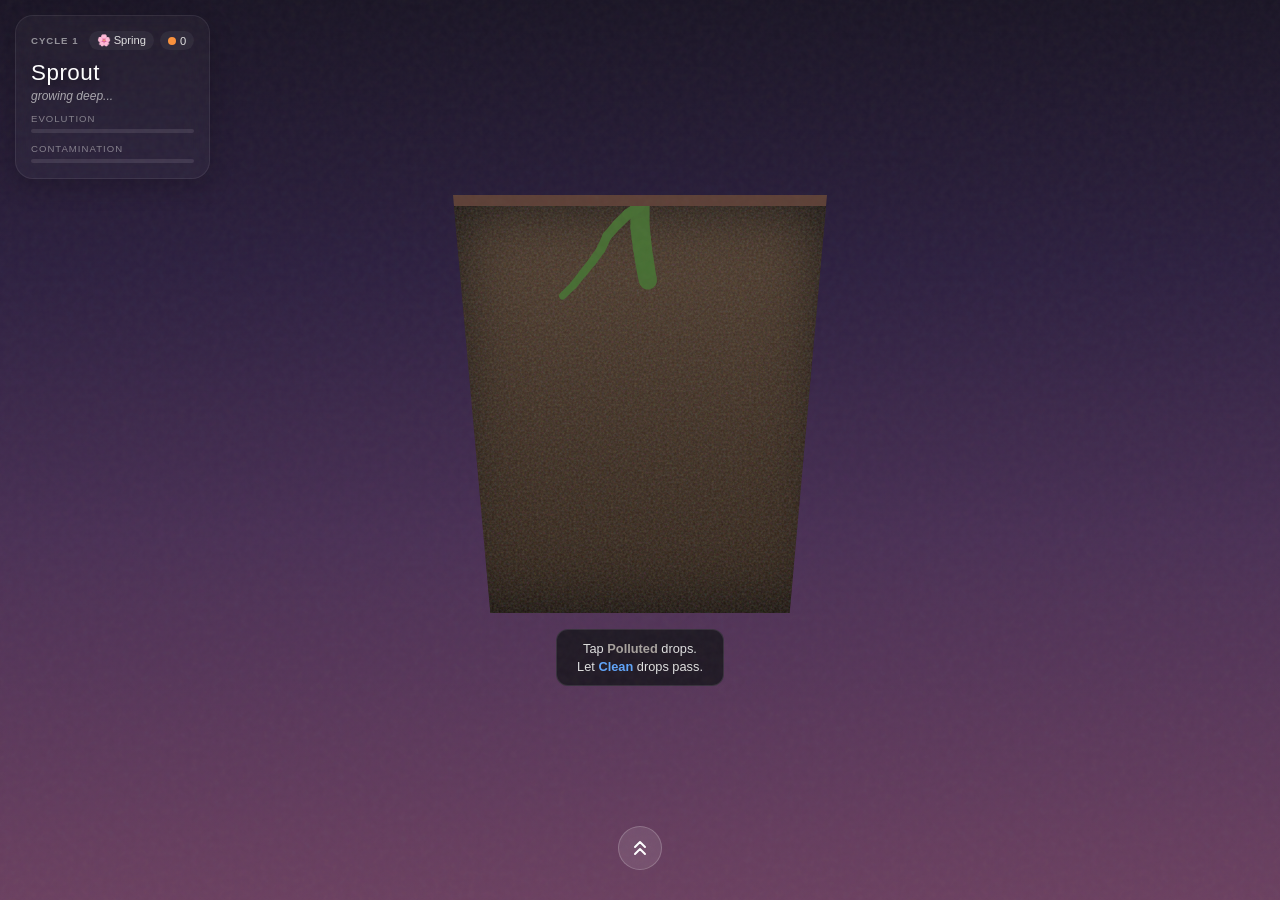
==== potview.html @ 47ab068b "Add files via upload" ====
<!DOCTYPE html><html lang="en"><head><meta charset="UTF-8"><meta name="viewport" content="width=device-width,initial-scale=1.0,maximum-scale=1.0,user-scalable=no"><title>Pocket Sprout - Roots</title><link rel="stylesheet" href="stylea.css"><link rel="stylesheet" href="styleb.css"><link rel="stylesheet" href="stylec.css"><style>
    body { overflow: hidden; }
    .root-container { position: relative; width: 100%; height: 100vh; display: flex; flex-direction: column; justify-content: center; align-items: center; }
    
    /* Zoomed Pot View */
    .pot-cross-section { 
        position: relative; 
        width: 340px; 
        height: 380px; 
        background: linear-gradient(to bottom, #4a3728 0%, #2b1d12 100%); 
        clip-path: polygon(0% 0%, 100% 0%, 90% 100%, 10% 100%);
        border-top: 10px solid #5d4037; 
        overflow: hidden; 
        box-shadow: inset 0 0 60px rgba(0,0,0,0.9); 
        transform: scale(1.1);
        z-index: 5;
        margin-bottom: 20px;
    }

    .soil-texture { position: absolute; top: 0; left: 0; width: 100%; height: 100%; opacity: 0.2; background-image: url("data:image/svg+xml,%3Csvg viewBox='0 0 200 200' xmlns='http://www.w3.org/2000/svg'%3E%3Cfilter id='noiseFilter'%3E%3CfeTurbulence type='fractalNoise' baseFrequency='0.8' numOctaves='3' stitchTiles='stitch'/%3E%3C/filter%3E%3Crect width='100%25' height='100%25' filter='url(%23noiseFilter)' opacity='1'/%3E%3C/svg%3E"); pointer-events: none; }
    .root-svg-layer { position: absolute; top: 0; left: 0; width: 100%; height: 100%; pointer-events: none; z-index: 10; }
    .water-layer { position: absolute; top: 0; left: 0; width: 100%; height: 100%; z-index: 20; }
    
    /* Centered Back Button Below Pot */
    .back-btn-container { position: fixed; bottom: 30px; left: 50%; transform: translateX(-50%); z-index: 100; }
    .back-btn { 
        width: 44px; height: 44px; 
        background: rgba(255,255,255,0.1); 
        border-radius: 50%; 
        display: flex; align-items: center; justify-content: center; 
        color: #fff; 
        border: 1px solid rgba(255,255,255,0.2); 
        backdrop-filter: blur(10px); 
        transition: transform 0.2s, background 0.2s; 
        text-decoration: none;
    }
    .back-btn:hover { transform: scale(1.1); background: rgba(255,255,255,0.2); }

    /* Instruction Box */
    .instruction-box {
        margin-top: 15px; 
        background: rgba(20, 20, 25, 0.8);
        backdrop-filter: blur(12px);
        border: 1px solid rgba(255, 255, 255, 0.1);
        border-radius: 12px;
        padding: 10px 20px;
        text-align: center;
        max-width: 260px;
        z-index: 10;
        pointer-events: none;
    }
    .instruction-text { color: #e0e0e0; font-size: 0.8rem; line-height: 1.4; margin: 0; }
    .highlight-polluted { color: #a8a29e; font-weight: bold; }
    .highlight-clean { color: #60a5fa; font-weight: bold; }
</style></head><body>
    <div class="grain-overlay"></div>

    <!-- Status Panel (Mirrors Index) -->
    <div class="status-panel" id="statusArea">
        <div class="panel-header">
            <div class="gen-badge" id="genBadge">CYCLE 1</div>
            <div style="display:flex; gap:6px;">
                <div class="season-indicator" id="seasonIndicator">🌸 Spring</div>
                <div class="pollution-indicator" id="pollutionIndicator" style="display:flex; align-items:center; gap:4px; font-size:0.7rem; background:rgba(255,255,255,0.05); padding:3px 8px; border-radius:10px;">
                    <div style="width:8px; height:8px; background:#fb923c; border-radius:50%;"></div>
                    <span id="pollutedCount">0</span>
                </div>
            </div>
        </div>
        <div class="plant-info">
            <div class="plant-name" id="plantNameDisplay">Sprout</div>
            <div class="plant-mood" id="plantMoodDisplay">growing deep...</div>
        </div>
        <div class="growth-wrapper">
            <div class="growth-label">Evolution</div>
            <div class="evolution-bar-track"><div class="evolution-bar" id="evolutionBar"></div></div>
        </div>
        <div class="growth-wrapper">
            <div class="growth-label">Contamination</div>
            <div class="evolution-bar-track"><div class="contamination-bar" id="contaminationBar"></div></div>
        </div>
    </div>

    <div class="root-container">
        <div class="pot-cross-section" id="potCrossSection">
            <div class="soil-texture"></div>
            <svg class="root-svg-layer" id="rootSVG" viewBox="0 0 340 380"></svg>
            <div class="water-layer" id="waterLayer"></div>
        </div>

        <div class="instruction-box">
            <p class="instruction-text">
                Tap <span class="highlight-polluted">Polluted</span> drops.<br>Let <span class="highlight-clean">Clean</span> drops pass.
            </p>
        </div>
    </div>

    <div class="back-btn-container">
        <a href="index.html" class="back-btn" aria-label="Back to Surface">
            <svg viewBox="0 0 24 24" fill="none" stroke="currentColor" stroke-width="2" stroke-linecap="round" stroke-linejoin="round" style="width: 24px; height: 24px;">
                <path d="M7 11l5-5 5 5M7 18l5-5 5 5"/>
            </svg>
        </a>
    </div>

    <script src="alpha.js"></script>
    <script src="delta.js"></script>

<script>
  document.querySelectorAll('a').forEach(link => {
    link.addEventListener('click', e => {
      const target = link.getAttribute('href');
      if (!target || target.startsWith('#')) return;
      e.preventDefault();
      document.body.classList.add('fade-out');
      setTimeout(() => { window.location.href = target; }, 500);
    });
  });
</script>


<script>
(function applyTimeOfDayBackground(){
  function getTimeOfDay(){
    const h = new Date().getHours();
    if (h >= 5 && h < 7) return 'dawn';
    if (h >= 7 && h < 10) return 'morning';
    if (h >= 10 && h < 16) return 'day';
    if (h >= 16 && h < 18) return 'afternoon';
    if (h >= 18 && h < 20) return 'dusk';
    if (h >= 20 && h < 22) return 'evening';
    return 'night';
  }
  function apply(){
    const t = getTimeOfDay();
    document.body.className = document.body.className.replace(/time-\w+/g,'').trim();
    document.body.classList.add('time-' + t);
  }
  apply();
  setInterval(apply, 60 * 1000);
})();
</script>

</body></html>
---- stylea.css ----
:root {
    --bg-deep: #0a0a0f;
    --bg-dark: #141517;
    --bg-light: #232529;
    --text-color: #e0e0e0;
    --glass-bg: rgba(255, 255, 255, .03);
    --glass-border: rgba(255, 255, 255, .08);
    --accent-water: #60a5fa;
    --accent-sun: #fbbf24;
    --accent-love: #f472b6;
    --accent-growth: #4ade80;
    --accent-rain: #748ffc;
    --pot-color: #e07a5f;
    --pot-pat-color: rgba(255, 255, 255, .5)
}

* {
    box-sizing: border-box;
    user-select: none;
    -webkit-tap-highlight-color: transparent
}

::-webkit-scrollbar {
    width: 6px;
    height: 6px
}

::-webkit-scrollbar-track {
    background: rgba(255, 255, 255, .05);
    border-radius: 3px
}

::-webkit-scrollbar-thumb {
    background: rgba(255, 255, 255, .15);
    border-radius: 3px
}

html {
    background-color: var(--bg-deep)
}

body {
    margin: 0;
    padding: 0;
    width: 100vw;
    height: 100vh;
    height: 100dvh;
    font-family: -apple-system, BlinkMacSystemFont, "Segoe UI", Roboto, Helvetica, Arial, sans-serif;
    color: var(--text-color);
    overflow: hidden;
    display: flex;
    flex-direction: column;
    align-items: center;
    justify-content: space-between;
    transition: background 3s ease, opacity .5s ease;
    opacity: 0;
    animation: fadeIn .5s forwards
}

body.time-night {
    background: linear-gradient(to bottom, #0a0a15 0%, #151525 50%, #1a1a2e 100%)
}

body.time-dawn {
    background: linear-gradient(to bottom, #1a1525 0%, #2d2040 30%, #4a3055 60%, #6b4060 100%)
}

body.time-morning {
    background: linear-gradient(to bottom, #3a4a60 0%, #5a6a80 40%, #7a8a9a 100%)
}

body.time-day {
    background: linear-gradient(to bottom, #4a6080 0%, #6a8090 40%, #8aa0a8 100%)
}

body.time-afternoon {
    background: linear-gradient(to bottom, #5a7090 0%, #7a90a0 40%, #9ab0b8 100%)
}

body.time-dusk {
    background: linear-gradient(to bottom, #352535 0%, #553550 30%, #754565 60%, #956080 100%)
}

body.time-evening {
    background: linear-gradient(to bottom, #1a1525 0%, #252035 50%, #302540 100%)
}

body.sun-mode::after {
    content: '';
    position: fixed;
    top: 0;
    left: 0;
    right: 0;
    bottom: 0;
    background: radial-gradient(ellipse at 50% 0%, rgba(255, 220, 100, .15) 0%, transparent 60%);
    pointer-events: none;
    z-index: 1;
    transition: opacity 1s ease
}

body.time-night.sun-mode::after {
    background: none
}

body.fade-out {
    opacity: 0
}

@keyframes fadeIn {
    from {
        opacity: 0
    }
    to {
        opacity: 1
    }
}
---- styleb.css ----
.sky-layer{position:fixed;top:0;left:0;right:0;height:60%;pointer-events:none;z-index:0;opacity:0;transition:opacity 2s ease}body.time-night .sky-layer,body.time-evening .sky-layer,body.time-dawn .sky-layer,body.time-dusk .sky-layer{opacity:1}.stars-container{position:absolute;top:0;left:0;right:0;bottom:0}.star{position:absolute;width:2px;height:2px;background:#fff;border-radius:50%;opacity:0;animation:twinkle var(--dur,4s) ease-in-out infinite var(--delay,0s)}@keyframes twinkle{0%,100%{opacity:.2;transform:scale(.8)}50%{opacity:var(--brightness,.9);transform:scale(1.2)}}.moon{position:absolute;top:8%;right:12%;width:50px;height:50px;border-radius:50%;background:radial-gradient(circle at 30% 30%,#fef9c3,#fde68a,#d4a574);box-shadow:0 0 40px rgba(254,249,195,.4);opacity:0;transition:opacity 2s ease;overflow:hidden;z-index:2}body.time-night .moon,body.time-evening .moon{opacity:.9}.moon::after{content:'';position:absolute;top:-3px;right:-3px;width:100%;height:100%;border-radius:50%;background:var(--bg-deep);transform:translateX(var(--moon-phase,0%));transition:transform 1s ease}.moonlight-beam{position:fixed;width:180px;height:100px;background:linear-gradient(to bottom,rgba(254,249,195,.3) 0%,rgba(254,249,195,.15) 30%,rgba(254,249,195,.05) 70%,transparent 100%);clip-path:polygon(50% 0%,50% 0%,100% 100%,0% 100%);transform-origin:top center;opacity:0;pointer-events:none;transition:opacity 2s ease;filter:blur(12px);z-index:1}body.time-night .moonlight-beam.active,body.time-evening .moonlight-beam.active{opacity:1}.grain-overlay{position:fixed;top:0;left:0;width:100%;height:100%;pointer-events:none;z-index:1000;opacity:.04;background-image:url("data:image/svg+xml,%3Csvg viewBox='0 0 200 200' xmlns='http://www.w3.org/2000/svg'%3E%3Cfilter id='noiseFilter'%3E%3CfeTurbulence type='fractalNoise' baseFrequency='0.65' numOctaves='3' stitchTiles='stitch'/%3E%3C/filter%3E%3Crect width='100%25' height='100%25' filter='url(%23noiseFilter)' opacity='1'/%3E%3C/svg%3E")}.seasonal-container{position:fixed;top:0;left:0;width:100%;height:100%;pointer-events:none;z-index:14;overflow:hidden}.rain-container,.rainbow{position:fixed;top:0;left:0;width:100%;height:100%;pointer-events:none;z-index:15;opacity:0;transition:opacity 1s ease}.rain-container{overflow:hidden}.rain-container.active{opacity:.6}.raindrop{position:absolute;width:2px;height:18px;background:linear-gradient(to bottom,transparent,var(--accent-water));animation:rainfall .8s linear infinite;opacity:.5}@keyframes rainfall{0%{transform:translateY(-20px);opacity:0}10%{opacity:.5}100%{transform:translateY(100vh);opacity:0}}.seasonal-snow{position:absolute;top:-20px;width:3px;height:3px;background:rgba(255,255,255,.7);border-radius:50%;filter:blur(1px);animation:driftSnow 10s linear infinite}.seasonal-blossom{position:absolute;top:-20px;width:8px;height:8px;background:#ffb7b2;border-radius:50% 0 50% 50%;animation:floatBlossom 25s linear infinite}.seasonal-leaf{position:absolute;top:-20px;width:10px;height:6px;background:orange;border-radius:0 60% 0 60%;animation:blowLeaf 18s linear infinite}.seasonal-beam{position:absolute;top:0;width:150px;height:140vh;background:linear-gradient(to bottom,rgba(255,255,255,.15),transparent);transform-origin:top center;animation:beamPulse 6s ease-in-out infinite;filter:blur(20px);mix-blend-mode:soft-light}@keyframes driftSnow{0%{transform:translateY(-10vh) translateX(0);opacity:0}10%{opacity:.7}50%{transform:translateY(50vh) translateX(20px)}90%{opacity:.7}100%{transform:translateY(110vh) translateX(-10px);opacity:0}}@keyframes floatBlossom{0%{transform:translateY(-10vh) translateX(0) rotate(0deg);opacity:0}10%{opacity:.9}25%{transform:translateY(20vh) translateX(25px) rotate(45deg)}50%{transform:translateY(50vh) translateX(-20px) rotate(90deg)}75%{transform:translateY(80vh) translateX(15px) rotate(135deg)}90%{opacity:.9}100%{transform:translateY(110vh) translateX(0) rotate(180deg);opacity:0}}@keyframes blowLeaf{0%{transform:translateY(-10vh) translateX(-10vw) rotate(0deg);opacity:0}10%{opacity:.9}100%{transform:translateY(110vh) translateX(30vw) rotate(520deg);opacity:0}}@keyframes beamPulse{0%,100%{opacity:.2;transform:scaleX(1) rotate(-20deg)}50%{opacity:.4;transform:scaleX(1.3) rotate(-20deg)}}.rainbow{z-index:12;transition:opacity 2s ease;background:radial-gradient(circle at 50% 120%,rgba(0,0,0,0) 40%,rgba(148,0,211,.05) 45%,rgba(75,0,130,.05) 50%,rgba(0,0,255,.05) 55%,rgba(0,255,0,.05) 60%,rgba(255,255,0,.05) 65%,rgba(255,127,0,.05) 70%,rgba(255,0,0,.05) 75%,rgba(0,0,0,0) 80%)}.rainbow.visible{opacity:.6}.status-panel{position:absolute;top:env(safe-area-inset-top,20px);left:15px;width:auto;min-width:160px;max-width:200px;background:var(--glass-bg);backdrop-filter:blur(15px);-webkit-backdrop-filter:blur(15px);border:1px solid var(--glass-border);border-radius:18px;padding:15px;display:flex;flex-direction:column;gap:10px;z-index:100;box-shadow:0 8px 25px rgba(0,0,0,.2);margin-top:15px}.panel-header{display:flex;align-items:center;justify-content:space-between;width:100%}.gen-badge{font-size:.6rem;letter-spacing:1px;text-transform:uppercase;opacity:.6;font-weight:600;cursor:pointer;padding:4px 0;margin-right:10px}.season-indicator{font-size:.7rem;padding:3px 8px;background:rgba(255,255,255,.05);border-radius:10px;white-space:nowrap;font-weight:500}.plant-info{text-align:left}.plant-name{font-size:1.4rem;font-weight:300;letter-spacing:.5px;color:#fff;margin:0 0 2px 0;text-shadow:0 2px 10px rgba(0,0,0,.5);line-height:1.2}.plant-mood{font-size:.75rem;opacity:.7;font-style:italic}.growth-wrapper{width:100%}.growth-label{font-size:.6rem;text-transform:uppercase;letter-spacing:1px;opacity:.5;margin-bottom:5px;display:block}.evolution-bar-track{width:100%;height:4px;background:rgba(255,255,255,.1);border-radius:2px;overflow:hidden}.evolution-bar{height:100%;width:0%;background:var(--accent-growth);border-radius:2px;transition:width .5s ease;box-shadow:0 0 10px var(--accent-growth)}.contamination-bar{height:100%;width:0%;background:linear-gradient(to right, #6b7280, #a855f7);border-radius:2px;transition:width .5s ease;box-shadow:0 0 8px rgba(168, 85, 247, 0.4)}.stage-container{position:relative;flex-grow:1;display:flex;align-items:center;justify-content:center;width:100%;z-index:20;padding-top:8vh}.plant-wrapper{position:relative;transition:transform .2s cubic-bezier(.34,1.56,.64,1);z-index:20;pointer-events:none;will-change:transform}.breathing{animation:breathe var(--breathe-speed,6s) ease-in-out infinite}@keyframes breathe{0%,100%{transform:scale(1) translateY(0)}50%{transform:scale(1.02) translateY(-2px)}}.plant-jiggle{animation:jiggle .4s ease-in-out}@keyframes jiggle{0%{transform:rotate(0deg)}25%{transform:rotate(-3deg)}50%{transform:rotate(3deg)}75%{transform:rotate(-1deg)}100%{transform:rotate(0deg)}}.plant-bloop{animation:bloop .5s cubic-bezier(.175,.885,.32,1.275)}@keyframes bloop{0%{transform:scale(1)}40%{transform:scale(1.15,.85)}100%{transform:scale(1)}}.evolving{animation:evolveFlash 2s ease-in-out}@keyframes evolveFlash{0%{filter:brightness(1) blur(0px);transform:scale(1)}50%{filter:brightness(2) blur(2px) drop-shadow(0 0 20px #fff);transform:scale(1.05)}100%{filter:brightness(1) blur(0px);transform:scale(1)}}.sing-glow{animation:singGlow 3s ease-in-out}@keyframes singGlow{0%{filter:drop-shadow(0 0 5px #748ffc)}50%{filter:drop-shadow(0 0 20px #748ffc) drop-shadow(0 0 40px #4ade80)}100%{filter:drop-shadow(0 0 0px transparent)}}.dead-plant{filter:grayscale(90%) contrast(1.2) brightness(.7) sepia(.2);animation:none!important;transform:rotate(3deg) translateY(15px);transition:all 2s ease}.dormant-plant{filter:grayscale(50%) brightness(.8) sepia(.1);animation:dormantBreath 4s ease-in-out infinite;transition:all 2s ease}@keyframes dormantBreath{0%,100%{opacity:.7}50%{opacity:.85}}.plant-graphics{width:200px;height:300px;display:flex;flex-direction:column;align-items:center;justify-content:flex-end;filter:drop-shadow(0 20px 20px rgba(0,0,0,.4));transform-origin:bottom center;transition:transform 1s ease;pointer-events:none}.svg-plant{width:100%;height:100%;overflow:visible;pointer-events:none}#plantGroup{transition:filter 1s ease,transform 1s ease;transform-origin:100px 190px;will-change:filter,transform;pointer-events:none}#potGroup,.plant-hitbox{cursor:pointer;pointer-events:auto}.plant-hitbox{fill:transparent}.pot-body{fill:var(--pot-color);transition:fill .5s ease;stroke:none}.pot-rim{filter:brightness(1.1)}.pot-pattern{opacity:.9;stroke:none}.dirt{fill:#5d4037;stroke:none}.dirt-top{fill:#6d4c41;stroke:none}.shadow{fill:rgba(0,0,0,.3);filter:blur(6px)}body.paused *,body.paused *::before,body.paused *::after{animation-play-state:paused!important}.vitals-ring{position:absolute;top:50%;left:50%;transform:translate(-50%,-50%) scale(.8);width:280px;height:280px;pointer-events:none;opacity:0;transition:opacity .5s ease,transform .5s ease;z-index:25}.vitals-ring.active{opacity:1;transform:translate(-50%,-50%) scale(1)}.ring-svg{width:100%;height:100%;transform:rotate(-90deg)}.ring-track{fill:none;stroke:rgba(255,255,255,.1);stroke-width:3}.ring-water,.ring-sun,.ring-love{fill:none;stroke-width:4;stroke-linecap:round;transition:stroke-dashoffset 1s ease}.ring-water{stroke:var(--accent-water);stroke-dasharray:283;stroke-dashoffset:283}.ring-sun{stroke:var(--accent-sun);stroke-dasharray:264;stroke-dashoffset:264}.ring-love{stroke:var(--accent-love);stroke-dasharray:245;stroke-dashoffset:245}.dock-container{margin-bottom:calc(env(safe-area-inset-bottom,20px) + 20px);width:85%;max-width:280px;height:65px;background:var(--glass-bg);backdrop-filter:blur(15px);-webkit-backdrop-filter:blur(15px);border:1px solid var(--glass-border);border-radius:35px;display:flex;align-items:center;justify-content:space-evenly;box-shadow:0 15px 40px rgba(0,0,0,.3);z-index:100}.action-btn{background:none;border:none;width:44px;height:44px;border-radius:50%;display:flex;align-items:center;justify-content:center;color:rgba(255,255,255,.4);cursor:pointer;transition:all .2s ease}.action-btn:active{transform:scale(.9)}.action-btn.active{color:#fff;background:rgba(255,255,255,.08)}.action-btn.sun-active{color:var(--accent-sun);text-shadow:0 0 15px rgba(255,212,59,.5)}.action-btn.rain-active{color:var(--accent-rain);text-shadow:0 0 15px rgba(116,143,252,.5)}.action-btn svg{width:22px;height:22px}.action-btn.menu-btn{width:50px;height:50px;background:rgba(255,255,255,.05)}.root-view-btn{position:fixed;bottom:100px;left:50%;transform:translateX(-50%);width:40px;height:40px;background:rgba(255,255,255,0.15);border-radius:50%;display:flex;align-items:center;justify-content:center;color:#fff;border:1px solid rgba(255,255,255,0.3);z-index:100;backdrop-filter:blur(10px);transition:transform 0.2s,background 0.2s}.root-view-btn:hover{transform:translateX(-50%) scale(1.1);background:rgba(255,255,255,0.25)}
---- stylec.css ----
/* --- Overlays & Modals --- */
.menu-overlay {
    position: fixed;
    top: 0; left: 0;
    width: 100%; height: 100%;
    background: rgba(10, 10, 15, 0.95);
    backdrop-filter: blur(20px);
    -webkit-backdrop-filter: blur(20px);
    z-index: 150;
    display: flex;
    flex-direction: column;
    align-items: center;
    justify-content: center;
    opacity: 0;
    pointer-events: none;
    transition: opacity 0.3s ease;
    padding: env(safe-area-inset-top) env(safe-area-inset-right) env(safe-area-inset-bottom) env(safe-area-inset-left);
}

.menu-overlay.open {
    opacity: 1;
    pointer-events: auto;
}

.menu-card {
    background: rgba(30, 32, 35, 0.95);
    border: 1px solid rgba(255, 255, 255, 0.08);
    padding: 25px;
    border-radius: 24px;
    width: 90%;
    max-width: 340px;
    text-align: center;
    box-shadow: 0 30px 60px rgba(0,0,0,0.6);
    max-height: 85vh;
    overflow-y: auto;
    position: relative;
}

.menu-card.firefly-card {
    max-width: 380px;
    width: 92%;
}

.menu-title {
    font-size: 1rem;
    margin-bottom: 18px;
    font-weight: 300;
    letter-spacing: 2px;
    text-transform: uppercase;
    color: rgba(255,255,255,0.8);
}

.version-tag { font-size: 0.55rem; opacity: 0.4; margin-left: 5px; }

.menu-section-title {
    font-size: 0.7rem;
    letter-spacing: 1px;
    text-transform: uppercase;
    opacity: 0.5;
    margin: 20px 0 10px;
    text-align: left;
}

.name-input {
    background: rgba(0,0,0,0.2);
    border: 1px solid rgba(255,255,255,0.1);
    color: #fff;
    font-size: 1.1rem;
    padding: 12px;
    border-radius: 12px;
    width: 100%;
    margin-bottom: 18px;
    text-align: center;
    font-family: inherit;
}

.menu-stat {
    display: flex;
    justify-content: space-between;
    margin: 8px 0;
    font-size: 0.8rem;
    opacity: 0.8;
    border-bottom: 1px solid rgba(255,255,255,0.03);
    padding-bottom: 8px;
}

/* --- Firefly Sanctuary Grid & Cards --- */
.firefly-intro {
    font-size: 0.8rem;
    opacity: 0.6;
    margin-bottom: 18px;
    line-height: 1.5;
}

.firefly-family-grid {
    display: grid;
    grid-template-columns: repeat(4, 1fr);
    gap: 8px;
    margin-bottom: 18px;
}

.family-card {
    background: rgba(255, 255, 255, 0.05);
    border-radius: 12px;
    padding: 10px 6px;
    text-align: center;
    cursor: pointer;
    border: 2px solid transparent;
    transition: all 0.2s ease;
}

.family-card:hover, .family-card.selected {
    border-color: var(--family-color, rgba(255, 255, 255, 0.3));
    background: rgba(255, 255, 255, 0.08);
}

.family-card .family-orb {
    width: 24px; height: 24px;
    border-radius: 50%;
    margin: 0 auto 5px;
    box-shadow: 0 0 10px var(--family-color, #fff);
}

.family-card .family-name { font-size: 0.6rem; opacity: 0.7; margin-bottom: 2px; }
.family-card .family-count { font-size: 0.9rem; font-weight: 500; }
.family-card .family-power { font-size: 0.55rem; opacity: 0.5; margin-top: 3px; }

.family-detail-panel {
    background: rgba(255, 255, 255, 0.05);
    border-radius: 12px;
    padding: 14px;
    margin-bottom: 15px;
    text-align: left;
}

.family-detail-header {
    display: flex;
    align-items: center;
    gap: 12px;
    margin-bottom: 10px;
}

.family-detail-header .family-orb {
    width: 40px; height: 40px;
    border-radius: 50%;
    flex-shrink: 0;
}

.family-info h3 { font-size: 0.95rem; font-weight: 400; margin: 0 0 3px 0; }
.family-info p { font-size: 0.75rem; opacity: 0.6; margin: 0; }

.guardian-progress-section {
    margin-top: 15px;
    padding: 10px;
    background: rgba(255, 255, 255, 0.03);
    border-radius: 8px;
}

#guardianProgressText {
    font-size: 0.75rem;
    opacity: 0.7;
    line-height: 1.4;
    margin: 0;
}

/* --- Debug Panel (Hidden by Default) --- */
.debug-panel {
    display: none;
    position: fixed;
    top: 0; left: 0;
    width: 100%; height: 100%;
    background: rgba(0, 0, 0, 0.95);
    z-index: 10000;
    color: #0f0;
    font-family: 'Courier New', monospace;
    padding: 20px;
    box-sizing: border-box;
    overflow-y: auto;
}

.debug-panel.open { display: block; }

.debug-header {
    display: flex;
    justify-content: space-between;
    align-items: center;
    margin-bottom: 15px;
    padding-bottom: 10px;
    border-bottom: 1px solid #0f0;
}

.debug-header button {
    background: #0f0; color: #000; border: none;
    padding: 5px 15px; cursor: pointer; font-weight: bold;
}

.debug-controls { display: flex; flex-wrap: wrap; gap: 8px; margin-bottom: 20px; }
.debug-controls button {
    background: rgba(0, 255, 0, 0.1); color: #0f0; border: 1px solid #0f0;
    padding: 8px 12px; font-size: 0.7rem; cursor: pointer; transition: all 0.2s;
}
.debug-controls button:hover { background: rgba(0, 255, 0, 0.3); }

/* --- Buttons --- */
.btn-base {
    margin-top: 8px;
    padding: 12px 20px;
    border: none;
    border-radius: 14px;
    font-weight: 500;
    cursor: pointer;
    width: 100%;
    font-size: 0.85rem;
    transition: transform 0.1s, opacity 0.2s, filter 0.2s;
    font-family: inherit;
}

.btn-base:active { transform: scale(0.98); }
.btn-base:disabled { opacity: 0.4; cursor: not-allowed; filter: grayscale(1); }

.firefly-btn { background: linear-gradient(135deg, #ffd43b, #fcc419); color: #1a1b1e; }
.piano-btn { background: linear-gradient(135deg, #5c7cfa, #7950f2); color: #fff; }
.fertilize-btn { background: linear-gradient(135deg, #795548, #8d6e63); color: #fff; }
.music-btn { background: rgba(255,255,255,0.05); color: #fff; border: 1px solid rgba(255,255,255,0.1); }
.music-btn.active { background: linear-gradient(135deg, #37b24d, #2f9e44); }
.style-btn { background: transparent; border: 1px solid var(--pot-color); color: var(--pot-color); }
.close-btn { background: transparent; border: 1px solid rgba(255,255,255,0.1); color: #fff; opacity: 0.6; }

/* Purify Soil Specific */
#btnCleanSoil {
    background: linear-gradient(135deg, #7c3aed, #4f46e5);
    color: white;
    box-shadow: 0 4px 15px rgba(124, 58, 237, 0.3);
    margin-top: 12px;
}

/* --- Firefly System --- */
.firefly {
    position: absolute;
    left: 0;
    top: 0;
    width: 8px; height: 8px;
    border-radius: 50%;
    pointer-events: auto;
    cursor: pointer;
    z-index: 120;
    opacity: 0;
    filter: blur(0.5px);
}

.firefly.guardian { width: 16px; height: 16px; filter: blur(0px); }
.guardian-active { animation: guardianPulse 2s ease-in-out infinite; }

@keyframes guardianPulse {
    0%, 100% { transform: scale(1); opacity: 0.8; }
    50% { transform: scale(1.2); opacity: 1; box-shadow: 0 0 30px var(--firefly-color); }
}

@keyframes fireflyDrift {
    0%   { transform: translate(-50%, -50%) translate(0px, 0px); }
    25%  { transform: translate(-50%, -50%) translate(var(--fx1, 20px), var(--fy1, -30px)); }
    50%  { transform: translate(-50%, -50%) translate(var(--fx2, -40px), var(--fy2, 10px)); }
    75%  { transform: translate(-50%, -50%) translate(var(--fx3, 30px), var(--fy3, 40px)); }
    100% { transform: translate(-50%, -50%) translate(0px, 0px); }
}

@keyframes fireflyFlicker {
    0%   { opacity: 0;   transform: scale(0.6) translate(-50%, -50%); }
    15%  { opacity: 0.9; transform: scale(1.0) translate(-50%, -50%); }
    45%  { opacity: 0.35; transform: scale(0.85) translate(-50%, -50%); }
    70%  { opacity: 1;   transform: scale(1.05) translate(-50%, -50%); }
    100% { opacity: 0;   transform: scale(0.6) translate(-50%, -50%); }
}



/* --- Pot View Minigame --- */
.water-drop {
    position: absolute;
    width: 12px; height: 12px;
    border-radius: 50%;
    cursor: pointer;
    z-index: 20;
    filter: blur(0.5px);
    transform: translate(-50%, -50%);
    pointer-events: auto;
}

.water-drop.clean {
    background: radial-gradient(circle at 30% 30%, #93c5fd, #60a5fa);
    box-shadow: 0 0 10px rgba(96,165,250,0.6);
}

.water-drop.polluted {
    background: radial-gradient(circle at 30% 30%, #a8a29e, #78716c);
    box-shadow: 0 0 10px rgba(120,113,108,0.5);
    border: 1px solid rgba(255,255,255,0.1);
}

/* --- Notifications & Feedback --- */
.toast {
    position: fixed;
    top: calc(env(safe-area-inset-top, 20px) + 20px);
    left: 50%;
    transform: translateX(-50%) translateY(-20px);
    background: rgba(30,30,35,0.98);
    border: 1px solid rgba(255,255,255,0.1);
    padding: 16px 20px;
    border-radius: 18px;
    width: 85%;
    max-width: 320px;
    z-index: 200;
    opacity: 0;
    pointer-events: none;
    transition: all 0.5s cubic-bezier(0.34, 1.56, 0.64, 1);
    box-shadow: 0 20px 40px rgba(0,0,0,0.5);
}

.toast.visible { opacity: 1; transform: translateX(-50%) translateY(0); pointer-events: auto; }

.floating-text {
    position: fixed;
    pointer-events: none;
    z-index: 200;
    animation: floatUp 2s cubic-bezier(0.23, 1, 0.32, 1) forwards;
    font-size: 0.9rem;
    font-weight: 600;
    text-shadow: 0 2px 8px rgba(0,0,0,0.5);
}

@keyframes floatUp {
    0% { transform: translate(-50%, 10px); opacity: 0; }
    20% { transform: translate(-50%, 0); opacity: 1; }
    100% { transform: translate(-50%, -60px); opacity: 0; }
}

/* --- Pot Designer --- */
.pot-preview-container {
    background: rgba(0,0,0,0.2);
    border-radius: 16px;
    padding: 20px;
    margin-bottom: 20px;
}

.pot-preview-svg { width: 100%; max-height: 80px; overflow: visible; }
.color-grid { display: flex; flex-wrap: wrap; gap: 8px; justify-content: flex-start; }
.color-dot { width: 28px; height: 28px; border-radius: 50%; cursor: pointer; border: 2px solid transparent; transition: transform 0.2s; }
.color-dot.selected { border-color: #fff; transform: scale(1.1); }
.pattern-grid { display: flex; flex-wrap: wrap; gap: 6px; }
.pattern-btn { padding: 6px 12px; background: rgba(255,255,255,0.05); border: 1px solid rgba(255,255,255,0.1); border-radius: 10px; color: #fff; font-size: 0.7rem; cursor: pointer; }
.pattern-btn.selected { background: rgba(255,255,255,0.2); border-color: #fff; }

/* --- Progress --- */
.progress-container { width: 100%; height: 6px; background: rgba(255,255,255,0.05); border-radius: 3px; margin-top: 10px; overflow: hidden; }
.progress-bar { height: 100%; background: var(--accent-growth); transition: width 0.5s ease; }


/* Menu rows that are real links (keep them looking like menu items) */
.menu-link { text-decoration: none; color: inherit; display: block; }
.menu-link:focus { outline: none; }
.menu-link:focus-visible { outline: 2px solid rgba(255,255,255,0.35); outline-offset: 6px; border-radius: 14px; }


/* Fix: fireflies were being appended inside wrappers with left/top, but the .firefly itself was position:fixed (ignoring wrapper).
   Make wrappers positioned, and fireflies positioned relative to them. */
.firefly-wrapper, .guardian-wrapper {
    position: fixed;
    width: 0;
    height: 0;
    z-index: 120;
    pointer-events: auto;
    transform: translate(-50%, -50%);
    will-change: transform;
}

.firefly {
    position: absolute; /* was fixed */
}


/* Menu buttons: clearer hierarchy */
.help-btn {
    background: rgba(116, 143, 252, 0.16);
    border: 1px solid rgba(116, 143, 252, 0.28);
    color: #eaf0ff;
}
.help-btn:hover { background: rgba(116, 143, 252, 0.22); }

.reset-btn {
    background: rgba(255, 107, 107, 0.14);
    border: 1px solid rgba(255, 107, 107, 0.28);
    color: #ffecec;
}
.reset-btn:hover { background: rgba(255, 107, 107, 0.20); }

/* Ascend & Rebirth: hidden until max stage (JS toggles .visible) */
#btnHarvest { display: none; }
#btnHarvest.visible { display: block; }
.harvest-btn {
    background: linear-gradient(135deg, rgba(74, 222, 128, 0.22), rgba(34, 197, 94, 0.12));
    border: 1px solid rgba(74, 222, 128, 0.35);
    color: #eafff1;
    box-shadow: 0 10px 30px rgba(34, 197, 94, 0.12);
}
.harvest-btn:hover { filter: brightness(1.08); }


/* Ascension modal styling */
.menu-card.harvest-card {
    background: rgba(18, 18, 24, 0.92);
    border: 1px solid rgba(255,255,255,0.12);
    box-shadow: 0 20px 60px rgba(0,0,0,0.45);
}
.harvest-preview {
    width: 100%;
    display: flex;
    justify-content: center;
    margin: 14px 0 8px;
    padding: 12px 0;
    border-radius: 18px;
    background: radial-gradient(circle at 50% 30%, rgba(255,255,255,0.06), rgba(255,255,255,0.02));
    border: 1px solid rgba(255,255,255,0.08);
}
.harvest-preview-svg { width: 170px; height: 220px; filter: drop-shadow(0 18px 22px rgba(0,0,0,0.35)); }
.harvest-text { opacity: 0.85; line-height: 1.5; margin: 8px 0 14px; }
.trait-inheritance-section {
    width: 100%;
    padding: 12px 14px;
    border-radius: 16px;
    background: rgba(255,255,255,0.04);
    border: 1px solid rgba(255,255,255,0.08);
    margin-bottom: 14px;
}
.trait-inheritance-section .section-label {
    font-size: 0.65rem;
    letter-spacing: 1.4px;
    opacity: 0.65;
    margin-bottom: 6px;
}
#inheritedTraitDisplay {
    margin: 0;
    font-size: 0.85rem;
    opacity: 0.9;
}
.harvest-confirm-btn {
    background: linear-gradient(135deg, rgba(74, 222, 128, 0.35), rgba(34, 197, 94, 0.18));
    border: 1px solid rgba(74, 222, 128, 0.45);
    color: #eafff1;
    box-shadow: 0 12px 40px rgba(34, 197, 94, 0.16);
}
.harvest-confirm-btn:hover { filter: brightness(1.08); }



/* --- Fix: rain button looked "off" after recent tweaks.
   Give the active rain toggle the same "pressed" treatment as other toggles. */
.action-btn.rain-active {
  background: rgba(116, 143, 252, 0.12);
  box-shadow: 0 0 0 1px rgba(116, 143, 252, 0.22) inset, 0 0 18px rgba(116, 143, 252, 0.22);
  color: var(--accent-rain);
}
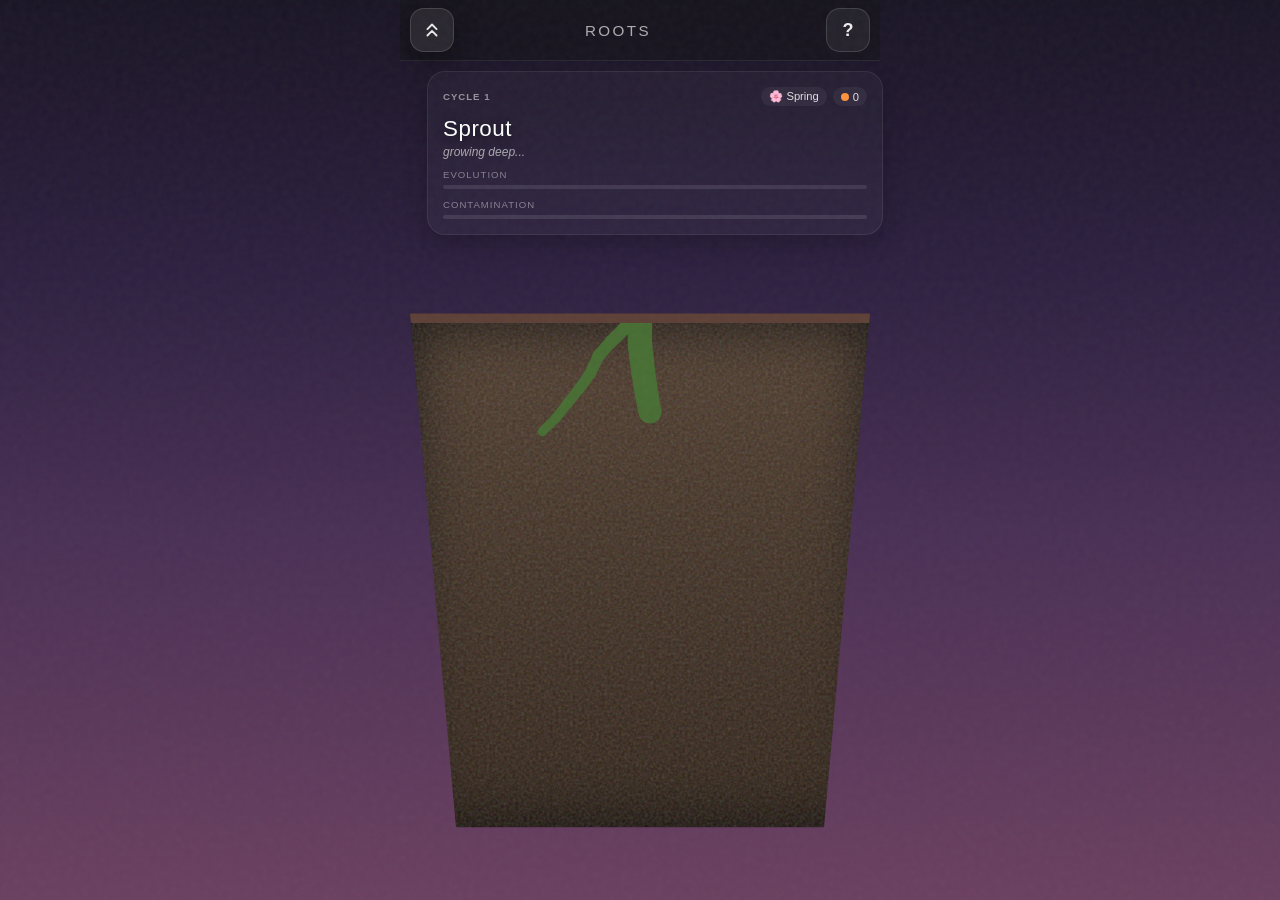
==== commit 0c059ea6: "Add files via upload" ====
--- a/potview.html
+++ b/potview.html
@@ -1,144 +1,371 @@
-<!DOCTYPE html><html lang="en"><head><meta charset="UTF-8"><meta name="viewport" content="width=device-width,initial-scale=1.0,maximum-scale=1.0,user-scalable=no"><title>Pocket Sprout - Roots</title><link rel="stylesheet" href="stylea.css"><link rel="stylesheet" href="styleb.css"><link rel="stylesheet" href="stylec.css"><style>
+<!DOCTYPE html>
+<html lang="en">
+<head>
+  <meta charset="UTF-8" />
+  <meta name="viewport" content="width=device-width,initial-scale=1.0,maximum-scale=1.0,user-scalable=no" />
+  <meta name="theme-color" content="#1a1b1e" />
+  <meta name="view-transition" content="same-origin" />
+  <title>Pocket Sprout - Roots</title>
+
+  <link rel="stylesheet" href="stylea.css" />
+  <link rel="stylesheet" href="styleb.css" />
+  <link rel="stylesheet" href="stylec.css" />
+  <link rel="prefetch" href="index.html" />
+
+  <style>
+    /* Mobile-first layout. Pot scales to screen, UI respects safe areas. */
     body { overflow: hidden; }
-    .root-container { position: relative; width: 100%; height: 100vh; display: flex; flex-direction: column; justify-content: center; align-items: center; }
-    
-    /* Zoomed Pot View */
-    .pot-cross-section { 
-        position: relative; 
-        width: 340px; 
-        height: 380px; 
-        background: linear-gradient(to bottom, #4a3728 0%, #2b1d12 100%); 
-        clip-path: polygon(0% 0%, 100% 0%, 90% 100%, 10% 100%);
-        border-top: 10px solid #5d4037; 
-        overflow: hidden; 
-        box-shadow: inset 0 0 60px rgba(0,0,0,0.9); 
-        transform: scale(1.1);
-        z-index: 5;
-        margin-bottom: 20px;
-    }
-
-    .soil-texture { position: absolute; top: 0; left: 0; width: 100%; height: 100%; opacity: 0.2; background-image: url("data:image/svg+xml,%3Csvg viewBox='0 0 200 200' xmlns='http://www.w3.org/2000/svg'%3E%3Cfilter id='noiseFilter'%3E%3CfeTurbulence type='fractalNoise' baseFrequency='0.8' numOctaves='3' stitchTiles='stitch'/%3E%3C/filter%3E%3Crect width='100%25' height='100%25' filter='url(%23noiseFilter)' opacity='1'/%3E%3C/svg%3E"); pointer-events: none; }
-    .root-svg-layer { position: absolute; top: 0; left: 0; width: 100%; height: 100%; pointer-events: none; z-index: 10; }
-    .water-layer { position: absolute; top: 0; left: 0; width: 100%; height: 100%; z-index: 20; }
-    
-    /* Centered Back Button Below Pot */
-    .back-btn-container { position: fixed; bottom: 30px; left: 50%; transform: translateX(-50%); z-index: 100; }
-    .back-btn { 
-        width: 44px; height: 44px; 
-        background: rgba(255,255,255,0.1); 
-        border-radius: 50%; 
-        display: flex; align-items: center; justify-content: center; 
-        color: #fff; 
-        border: 1px solid rgba(255,255,255,0.2); 
-        backdrop-filter: blur(10px); 
-        transition: transform 0.2s, background 0.2s; 
-        text-decoration: none;
-    }
-    .back-btn:hover { transform: scale(1.1); background: rgba(255,255,255,0.2); }
-
-    /* Instruction Box */
-    .instruction-box {
-        margin-top: 15px; 
-        background: rgba(20, 20, 25, 0.8);
-        backdrop-filter: blur(12px);
-        border: 1px solid rgba(255, 255, 255, 0.1);
-        border-radius: 12px;
-        padding: 10px 20px;
-        text-align: center;
-        max-width: 260px;
-        z-index: 10;
-        pointer-events: none;
-    }
-    .instruction-text { color: #e0e0e0; font-size: 0.8rem; line-height: 1.4; margin: 0; }
-    .highlight-polluted { color: #a8a29e; font-weight: bold; }
-    .highlight-clean { color: #60a5fa; font-weight: bold; }
-</style></head><body>
-    <div class="grain-overlay"></div>
-
-    <!-- Status Panel (Mirrors Index) -->
+    .root-page {
+      min-height: 100vh;
+      min-height: 100dvh;
+      display: flex;
+      flex-direction: column;
+      padding: env(safe-area-inset-top) 0 env(safe-area-inset-bottom);
+    }
+
+    .root-topbar {
+      position: sticky;
+      top: 0;
+      z-index: 120;
+      display: flex;
+      align-items: center;
+      justify-content: space-between;
+      padding: 8px 10px;
+      gap: 10px;
+      background: rgba(20, 20, 25, 0.55);
+      backdrop-filter: blur(12px);
+      border-bottom: 1px solid rgba(255,255,255,0.08);
+    }
+
+    .root-back {
+      display: inline-flex;
+      align-items: center;
+      justify-content: center;
+      width: 44px;
+      height: 44px;
+      border-radius: 14px;
+      text-decoration: none;
+      color: rgba(255,255,255,0.9);
+      background: rgba(255,255,255,0.08);
+      border: 1px solid rgba(255,255,255,0.14);
+      box-shadow: 0 8px 22px rgba(0,0,0,0.35);
+      transition: transform 120ms ease, background 120ms ease;
+    }
+    .root-back:active { transform: scale(0.97); background: rgba(255,255,255,0.12); }
+
+    .root-title {
+      flex: 1;
+      text-align: center;
+      font-size: 0.95rem;
+      letter-spacing: 0.16em;
+      text-transform: uppercase;
+      opacity: 0.75;
+      padding-right: 44px; /* balance the back button */
+      user-select: none;
+    }
+
+    /* Status panel sits under the topbar, stays readable, and scroll-free */
+    .status-panel {
+      position: relative;
+      z-index: 110;
+      margin: 10px 12px 0;
+      width: auto;
+      max-width: none;
+    }
+
+    .root-main {
+      position: relative;
+      flex: 1;
+      display: grid;
+      place-items: center;
+      padding: 6px 10px 0;
+      min-height: 0;
+    }
+
+    .pot-stage {
+      position: relative;
+      width: min(86vw, 460px);
+      aspect-ratio: 340 / 380;
+      transform: translateZ(0);
+    }
+
+    .pot-cross-section {
+      position: absolute;
+      inset: 0;
+      background: linear-gradient(to bottom, #4a3728 0%, #2b1d12 100%);
+      clip-path: polygon(0% 0%, 100% 0%, 90% 100%, 10% 100%);
+      border-top: 10px solid #5d4037;
+      overflow: hidden;
+      box-shadow: inset 0 0 60px rgba(0,0,0,0.9), 0 18px 60px rgba(0,0,0,0.35);
+      z-index: 5;
+      view-transition-name: plant;
+    }
+
+    .soil-texture {
+      position: absolute;
+      top: 0; left: 0;
+      width: 100%; height: 100%;
+      opacity: 0.22;
+      background-image: url("data:image/svg+xml,%3Csvg viewBox='0 0 200 200' xmlns='http://www.w3.org/2000/svg'%3E%3Cfilter id='noiseFilter'%3E%3CfeTurbulence type='fractalNoise' baseFrequency='0.8' numOctaves='3' stitchTiles='stitch'/%3E%3C/filter%3E%3Crect width='100%25' height='100%25' filter='url(%23noiseFilter)' opacity='1'/%3E%3C/svg%3E");
+      pointer-events: none;
+    }
+
+    .root-svg-layer {
+      position: absolute;
+      inset: 0;
+      width: 100%;
+      height: 100%;
+      pointer-events: none;
+      z-index: 10;
+    }
+
+    .water-layer {
+      position: absolute;
+      inset: 0;
+      width: 100%;
+      height: 100%;
+      z-index: 20;
+      overflow: hidden;
+    }
+
+    /* Make tiny phones less cramped */
+    @media (max-height: 720px) {
+      .status-panel { margin-top: 8px; }
+      .root-main { padding-top: 6px; }
+      .root-hint { font-size: 0.82rem; }
+    }
+
+    /* Landscape: keep pot prominent and reduce overlays */
+    @media (orientation: landscape) and (max-height: 520px) {
+      .root-page { padding-bottom: env(safe-area-inset-bottom); }
+      .status-panel { margin-top: 6px; }
+      .root-hint { display: none; }
+      .pot-stage { width: min(62vw, 560px); }
+    }
+  
+    .root-help{
+      width: 44px;
+      height: 44px;
+      border-radius: 14px;
+      border: 1px solid rgba(255,255,255,0.14);
+      background: rgba(255,255,255,0.06);
+      color: rgba(255,255,255,0.92);
+      font-weight: 800;
+      font-size: 18px;
+      display: grid;
+      place-items: center;
+      cursor: pointer;
+      user-select: none;
+      -webkit-tap-highlight-color: transparent;
+    }
+    .root-help:active{ transform: scale(0.98); }
+    .root-help:focus{ outline: 2px solid rgba(255,255,255,0.18); outline-offset: 2px; }
+
+    .root-modal{
+      position: fixed;
+      inset: 0;
+      z-index: 9999;
+      display: grid;
+      place-items: center;
+      padding: calc(14px + env(safe-area-inset-top)) 14px calc(14px + env(safe-area-inset-bottom));
+      background: rgba(0,0,0,0.55);
+      backdrop-filter: blur(6px);
+      -webkit-backdrop-filter: blur(6px);
+    }
+    .root-modal[hidden]{ display: none; }
+
+    .root-modal-card{
+      width: min(92vw, 420px);
+      border-radius: 18px;
+      border: 1px solid rgba(255,255,255,0.14);
+      background: rgba(20, 23, 28, 0.92);
+      box-shadow: 0 16px 44px rgba(0,0,0,0.45);
+      padding: 14px 14px 12px;
+    }
+    .root-modal-head{
+      display: flex;
+      align-items: center;
+      justify-content: space-between;
+      gap: 10px;
+      margin-bottom: 10px;
+    }
+    .root-modal-title{
+      font-weight: 800;
+      letter-spacing: 0.02em;
+      color: rgba(255,255,255,0.92);
+    }
+    .root-modal-close{
+      width: 40px;
+      height: 40px;
+      border-radius: 14px;
+      border: 1px solid rgba(255,255,255,0.14);
+      background: rgba(255,255,255,0.06);
+      color: rgba(255,255,255,0.88);
+      font-size: 18px;
+      font-weight: 800;
+      display: grid;
+      place-items: center;
+      cursor: pointer;
+      -webkit-tap-highlight-color: transparent;
+    }
+    .root-modal-body{
+      font-size: 0.95rem;
+      line-height: 1.45;
+      color: rgba(255,255,255,0.82);
+    }
+    .root-modal-body .polluted{ color: #a8a29e; font-weight: 800; }
+    .root-modal-body .clean{ color: #60a5fa; font-weight: 800; }
+    .root-modal-body .note{
+      margin-top: 10px;
+      padding: 10px 10px;
+      border-radius: 14px;
+      background: rgba(255,255,255,0.06);
+      border: 1px solid rgba(255,255,255,0.10);
+      color: rgba(255,255,255,0.78);
+      font-size: 0.9rem;
+    }
+
+  </style>
+</head>
+<body>
+  <div class="grain-overlay"></div>
+
+  <div class="root-page">
+    <header class="root-topbar">
+      <a href="index.html" class="root-back" aria-label="Back to Surface">
+        <svg viewBox="0 0 24 24" fill="none" stroke="currentColor" stroke-width="2" stroke-linecap="round" stroke-linejoin="round" style="width: 22px; height: 22px;">
+          <path d="M7 11l5-5 5 5" />
+          <path d="M7 18l5-5 5 5" />
+        </svg>
+      </a>
+      <div class="root-title">Roots</div>
+      <button class="root-help" id="rootHelpBtn" type="button" aria-label="How to Play">?</button>
+    </header>
+
+    <!-- Status Panel (mirrors index.html) -->
     <div class="status-panel" id="statusArea">
-        <div class="panel-header">
-            <div class="gen-badge" id="genBadge">CYCLE 1</div>
-            <div style="display:flex; gap:6px;">
-                <div class="season-indicator" id="seasonIndicator">🌸 Spring</div>
-                <div class="pollution-indicator" id="pollutionIndicator" style="display:flex; align-items:center; gap:4px; font-size:0.7rem; background:rgba(255,255,255,0.05); padding:3px 8px; border-radius:10px;">
-                    <div style="width:8px; height:8px; background:#fb923c; border-radius:50%;"></div>
-                    <span id="pollutedCount">0</span>
-                </div>
-            </div>
+      <div class="panel-header">
+        <div class="gen-badge" id="genBadge">CYCLE 1</div>
+        <div style="display:flex; gap:6px;">
+          <div class="season-indicator" id="seasonIndicator">🌸 Spring</div>
+          <div class="pollution-indicator" id="pollutionIndicator" style="display:flex; align-items:center; gap:4px; font-size:0.7rem; background:rgba(255,255,255,0.05); padding:3px 8px; border-radius:10px;">
+            <div style="width:8px; height:8px; background:#fb923c; border-radius:50%;"></div>
+            <span id="pollutedCount">0</span>
+          </div>
         </div>
-        <div class="plant-info">
-            <div class="plant-name" id="plantNameDisplay">Sprout</div>
-            <div class="plant-mood" id="plantMoodDisplay">growing deep...</div>
+      </div>
+      <div class="plant-info">
+        <div class="plant-name" id="plantNameDisplay">Sprout</div>
+        <div class="plant-mood" id="plantMoodDisplay">growing deep...</div>
+      </div>
+      <div class="growth-wrapper">
+        <div class="growth-label">Evolution</div>
+        <div class="evolution-bar-track"><div class="evolution-bar" id="evolutionBar"></div></div>
+      </div>
+      <div class="growth-wrapper">
+        <div class="growth-label">Contamination</div>
+        <div class="evolution-bar-track"><div class="contamination-bar" id="contaminationBar"></div></div>
+      </div>
+    </div>
+
+    <main class="root-main">
+      <section class="pot-stage" aria-label="Root view">
+        <div class="pot-cross-section" id="potCrossSection">
+          <div class="soil-texture"></div>
+          <svg class="root-svg-layer" id="rootSVG" viewBox="0 0 340 380" preserveAspectRatio="xMidYMid slice"></svg>
+          <div class="water-layer" id="waterLayer"></div>
         </div>
-        <div class="growth-wrapper">
-            <div class="growth-label">Evolution</div>
-            <div class="evolution-bar-track"><div class="evolution-bar" id="evolutionBar"></div></div>
-        </div>
-        <div class="growth-wrapper">
-            <div class="growth-label">Contamination</div>
-            <div class="evolution-bar-track"><div class="contamination-bar" id="contaminationBar"></div></div>
-        </div>
+      </section>
+    </main>
+</div>
+
+
+  <div class="root-modal" id="rootHelpOverlay" hidden>
+    <div class="root-modal-card" role="dialog" aria-modal="true" aria-labelledby="rootHelpTitle">
+      <div class="root-modal-head">
+        <div class="root-modal-title" id="rootHelpTitle">Root View</div>
+        <button class="root-modal-close" id="rootHelpClose" type="button" aria-label="Close">×</button>
+      </div>
+      <div class="root-modal-body">
+        Tap <span class="polluted">Polluted</span> drops to get rid of them.
+        Let <span class="clean">Clean</span> drops pass.
+        <div class="note">Each polluted drop absorbed by your plant adds +1 contamination.</div>
+      </div>
     </div>
-
-    <div class="root-container">
-        <div class="pot-cross-section" id="potCrossSection">
-            <div class="soil-texture"></div>
-            <svg class="root-svg-layer" id="rootSVG" viewBox="0 0 340 380"></svg>
-            <div class="water-layer" id="waterLayer"></div>
-        </div>
-
-        <div class="instruction-box">
-            <p class="instruction-text">
-                Tap <span class="highlight-polluted">Polluted</span> drops.<br>Let <span class="highlight-clean">Clean</span> drops pass.
-            </p>
-        </div>
-    </div>
-
-    <div class="back-btn-container">
-        <a href="index.html" class="back-btn" aria-label="Back to Surface">
-            <svg viewBox="0 0 24 24" fill="none" stroke="currentColor" stroke-width="2" stroke-linecap="round" stroke-linejoin="round" style="width: 24px; height: 24px;">
-                <path d="M7 11l5-5 5 5M7 18l5-5 5 5"/>
-            </svg>
-        </a>
-    </div>
-
-    <script src="alpha.js"></script>
-    <script src="delta.js"></script>
-
-<script>
-  document.querySelectorAll('a').forEach(link => {
-    link.addEventListener('click', e => {
-      const target = link.getAttribute('href');
-      if (!target || target.startsWith('#')) return;
-      e.preventDefault();
-      document.body.classList.add('fade-out');
-      setTimeout(() => { window.location.href = target; }, 500);
-    });
-  });
-</script>
-
-
-<script>
-(function applyTimeOfDayBackground(){
-  function getTimeOfDay(){
-    const h = new Date().getHours();
-    if (h >= 5 && h < 7) return 'dawn';
-    if (h >= 7 && h < 10) return 'morning';
-    if (h >= 10 && h < 16) return 'day';
-    if (h >= 16 && h < 18) return 'afternoon';
-    if (h >= 18 && h < 20) return 'dusk';
-    if (h >= 20 && h < 22) return 'evening';
-    return 'night';
-  }
-  function apply(){
-    const t = getTimeOfDay();
-    document.body.className = document.body.className.replace(/time-\w+/g,'').trim();
-    document.body.classList.add('time-' + t);
-  }
-  apply();
-  setInterval(apply, 60 * 1000);
-})();
-</script>
-
-</body></html>+  </div>
+
+
+  <script src="alpha.js"></script>
+  <script src="delta.js"></script>
+
+    <script>
+    (function(){
+      const btn = document.getElementById("rootHelpBtn");
+      const overlay = document.getElementById("rootHelpOverlay");
+      const close = document.getElementById("rootHelpClose");
+      if (!btn || !overlay || !close) return;
+
+      function open(){ overlay.hidden = false; }
+      function hide(){ overlay.hidden = true; }
+
+      btn.addEventListener("click", open);
+      close.addEventListener("click", hide);
+      overlay.addEventListener("click", (e) => {
+        if (e.target === overlay) hide();
+      });
+      document.addEventListener("keydown", (e) => {
+        if (e.key === "Escape") hide();
+      });
+    })();
+
+    // Smooth same-origin transitions (no 500ms delay). Uses View Transitions API when available.
+    (function () {
+      function isInternalLink(a) {
+        const href = a.getAttribute('href');
+        if (!href || href.startsWith('#')) return false;
+        if (/^https?:/i.test(href) || href.startsWith('mailto:') || href.startsWith('tel:')) return false;
+        return true;
+      }
+      function go(href) {
+        try {
+          if (document.startViewTransition) {
+            document.startViewTransition(() => { window.location.href = href; });
+          } else {
+            window.location.href = href;
+          }
+        } catch (_) {
+          window.location.href = href;
+        }
+      }
+      document.addEventListener('click', (e) => {
+        const a = e.target.closest && e.target.closest('a');
+        if (!a || !isInternalLink(a)) return;
+        e.preventDefault();
+        go(a.getAttribute('href'));
+      }, { capture: true });
+    })();
+  </script>
+
+  <script>
+    (function applyTimeOfDayBackground() {
+      function getTimeOfDay() {
+        const h = new Date().getHours();
+        if (h >= 5 && h < 7) return 'dawn';
+        if (h >= 7 && h < 10) return 'morning';
+        if (h >= 10 && h < 16) return 'day';
+        if (h >= 16 && h < 18) return 'afternoon';
+        if (h >= 18 && h < 20) return 'dusk';
+        if (h >= 20 && h < 22) return 'evening';
+        return 'night';
+      }
+      function apply() {
+        const t = getTimeOfDay();
+        document.body.className = document.body.className.replace(/time-\w+/g, '').trim();
+        document.body.classList.add('time-' + t);
+      }
+      apply();
+      setInterval(apply, 60 * 1000);
+    })();
+  </script>
+</body>
+</html>
